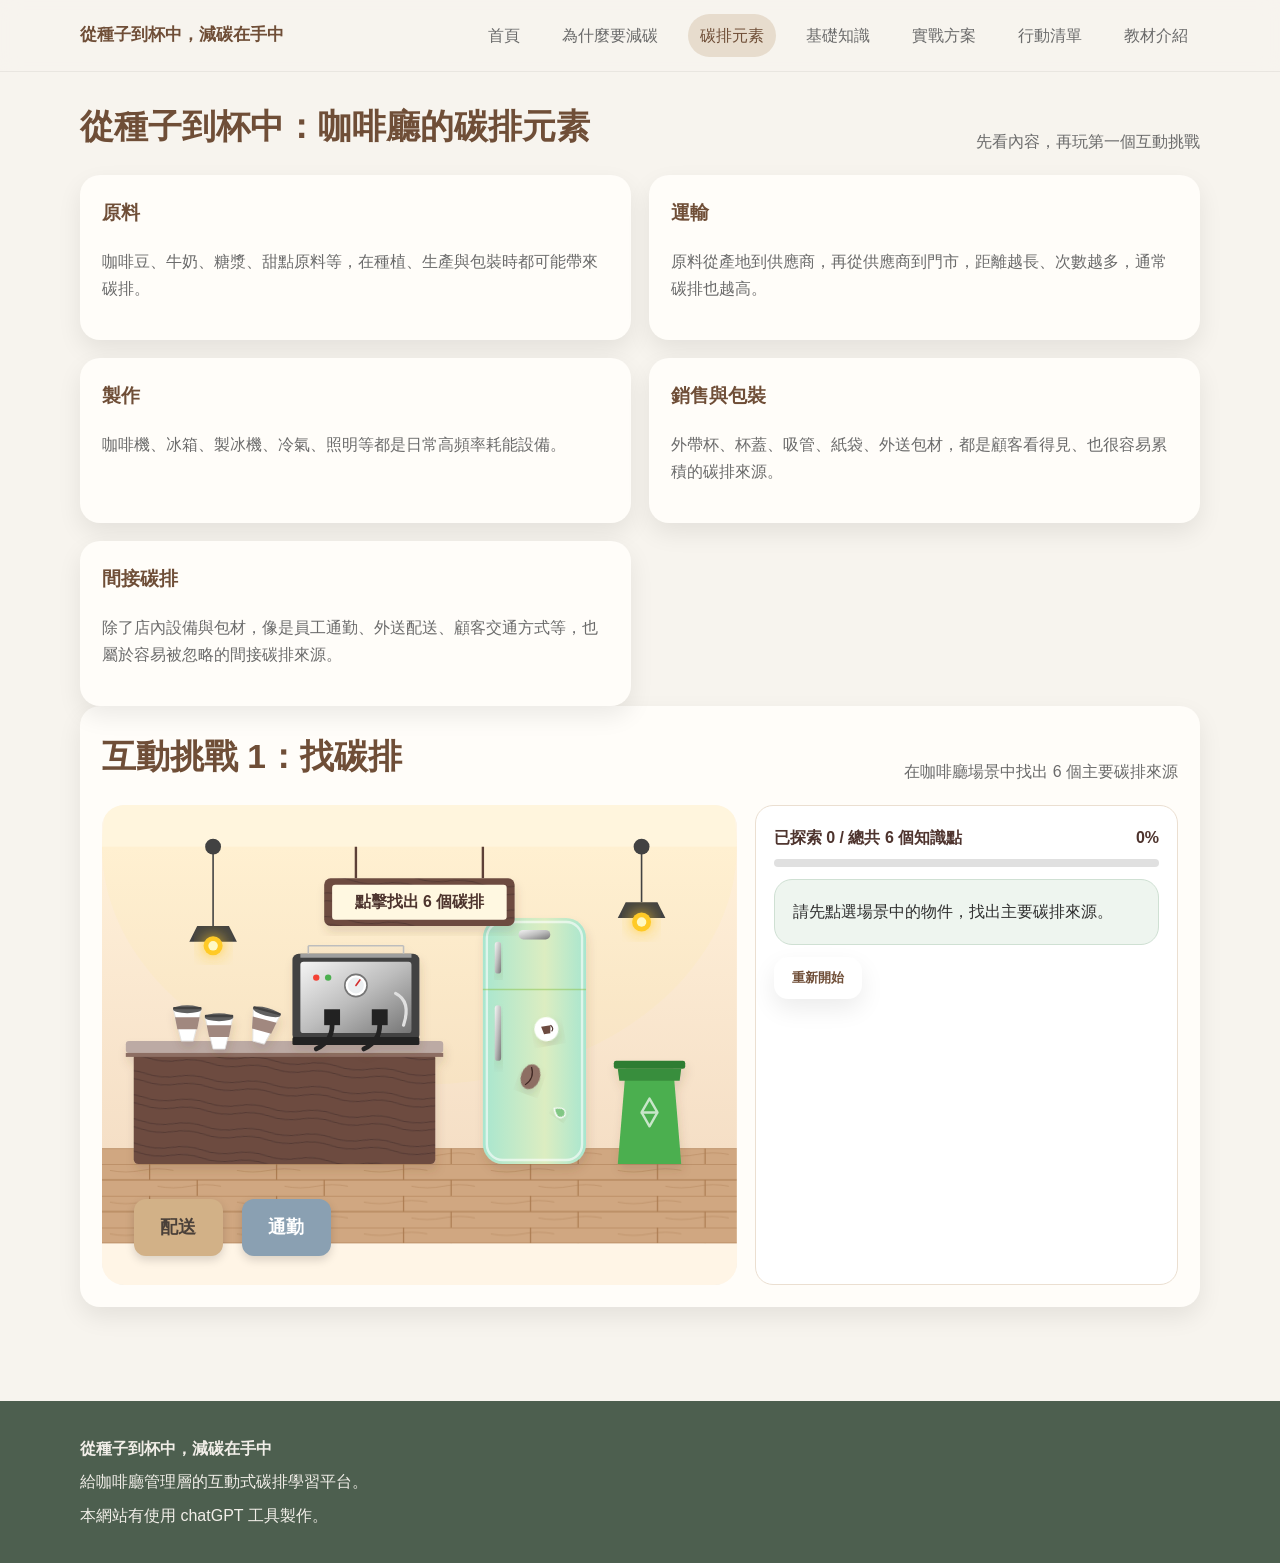
==== carbon-elements.html @ 37d4656e "Add files via upload" ====
<!doctype html>
<html lang="zh-Hant">
<head>
  <meta charset="UTF-8"><meta name="viewport" content="width=device-width,initial-scale=1.0">
  <title>碳排元素</title><link rel="stylesheet" href="style.css">
</head>
<body data-page="carbon-elements">

<header>
  <div class="container navbar">
    <a class="brand" href="index.html">從種子到杯中，減碳在手中</a>
    <button class="menu-btn" onclick="toggleMenu()">☰</button>
    <nav class="nav-links" id="navLinks">
      <a href="index.html">首頁</a>
      <a href="why-carbon.html">為什麼要減碳</a>
      <a href="carbon-elements.html">碳排元素</a>
      <a href="carbon-basics.html">基礎知識</a>
      <a href="action-plan.html">實戰方案</a>
      <a href="checklist.html">行動清單</a>
      <a href="about.html">教材介紹</a>
    </nav>
  </div>
</header>

<main class="section">
  <div class="container">
    <div class="section-title reveal">
      <h2>從種子到杯中：咖啡廳的碳排元素</h2>
      <p>先看內容，再玩第一個互動挑戰</p>
    </div>

    <div class="grid-2">
      <div class="card reveal">
        <h3>原料</h3>
        <p>咖啡豆、牛奶、糖漿、甜點原料等，在種植、生產與包裝時都可能帶來碳排。</p>
      </div>
      <div class="card reveal">
        <h3>運輸</h3>
        <p>原料從產地到供應商，再從供應商到門市，距離越長、次數越多，通常碳排也越高。</p>
      </div>
      <div class="card reveal">
        <h3>製作</h3>
        <p>咖啡機、冰箱、製冰機、冷氣、照明等都是日常高頻率耗能設備。</p>
      </div>
      <div class="card reveal">
        <h3>銷售與包裝</h3>
        <p>外帶杯、杯蓋、吸管、紙袋、外送包材，都是顧客看得見、也很容易累積的碳排來源。</p>
      </div>
      <div class="card reveal">
        <h3>間接碳排</h3>
        <p>除了店內設備與包材，像是員工通勤、外送配送、顧客交通方式等，也屬於容易被忽略的間接碳排來源。</p>
      </div>
    </div>

    <div class="card reveal">
      <div class="section-title">
        <h2>互動挑戰 1：找碳排</h2>
        <p>在咖啡廳場景中找出 6 個主要碳排來源</p>
      </div>

      <div class="game-panel">
        <div class="scene-game" id="sceneGame" style="position: relative; background: none; border: none; padding: 0;">
          <!-- 替換為與首頁相同的精緻 SVG 向量場景 -->
          <svg xmlns="http://www.w3.org/2000/svg" viewBox="0 0 800 500" width="100%" height="auto" style="border-radius: 16px; overflow: hidden; background: #fff5e6; display: block; box-shadow: 0 10px 30px rgba(0,0,0,0.1);">
            <defs>
              <linearGradient id="wallGradGame" x1="0" y1="0" x2="0" y2="1">
                <stop offset="0%" stop-color="#fff0d9"/>
                <stop offset="100%" stop-color="#f5dfc6"/>
              </linearGradient>
              <pattern id="woodFloorGame" width="160" height="40" patternUnits="userSpaceOnUse">
                <rect width="160" height="40" fill="#d0a781"/>
                <line x1="0" y1="0" x2="160" y2="0" stroke="#ab7b50" stroke-width="1.5"/>
                <line x1="0" y1="20" x2="160" y2="20" stroke="#ab7b50" stroke-width="1.5"/>
                <line x1="60" y1="0" x2="60" y2="20" stroke="#ab7b50" stroke-width="1.5"/>
                <line x1="120" y1="20" x2="120" y2="40" stroke="#ab7b50" stroke-width="1.5"/>
                <path d="M10,8 Q30,12 50,8 T90,8" fill="none" stroke="#ab7b50" stroke-width="1" opacity="0.5"/>
                <path d="M70,28 Q90,32 110,28 T150,28" fill="none" stroke="#ab7b50" stroke-width="1" opacity="0.5"/>
              </pattern>
              <pattern id="counterWoodGame" width="80" height="30" patternUnits="userSpaceOnUse" patternTransform="rotate(5)">
                <rect width="80" height="30" fill="#6d4c41"/>
                <path d="M0,10 Q20,15 40,10 T80,10" fill="none" stroke="#4e342e" stroke-width="1"/>
                <path d="M0,20 Q20,25 40,20 T80,20" fill="none" stroke="#4e342e" stroke-width="1"/>
              </pattern>
              <linearGradient id="fridgeGradGame" x1="0" y1="0" x2="1" y2="0">
                <stop offset="0%" stop-color="#a8e6cf"/>
                <stop offset="60%" stop-color="#dcedc1"/>
                <stop offset="100%" stop-color="#a8e6cf"/>
              </linearGradient>
              <linearGradient id="metalGradGame" x1="0" y1="0" x2="1" y2="1">
                <stop offset="0%" stop-color="#f5f5f5"/>
                <stop offset="50%" stop-color="#bdbdbd"/>
                <stop offset="100%" stop-color="#757575"/>
              </linearGradient>
              <filter id="glowGame" x="-50%" y="-50%" width="200%" height="200%">
                <feGaussianBlur stdDeviation="10" result="coloredBlur"/>
                <feMerge>
                  <feMergeNode in="coloredBlur"/>
                  <feMergeNode in="SourceGraphic"/>
                </feMerge>
              </filter>
              <filter id="shadowGame" x="-10%" y="-10%" width="130%" height="130%">
                <feDropShadow dx="2" dy="8" stdDeviation="6" flood-color="#5c4033" flood-opacity="0.15"/>
              </filter>
            </defs>

            <rect x="0" y="0" width="800" height="380" fill="url(#wallGradGame)"/>
            <rect x="0" y="380" width="800" height="120" fill="url(#woodFloorGame)"/>
            <ellipse cx="400" cy="0" rx="400" ry="300" fill="#ffeb3b" opacity="0.05" pointer-events="none"/>

            <g filter="url(#shadowGame)">
              <rect x="40" y="260" width="380" height="140" rx="6" fill="url(#counterWoodGame)"/>
              <rect x="30" y="245" width="400" height="15" rx="4" fill="#bcaaa4"/>
              <rect x="30" y="260" width="400" height="5" fill="#8d6e63"/>
            </g>

            <g transform="translate(100, 245)" filter="url(#shadowGame)">
              <path d="M0,0 L-10,-40 L25,-40 L15,0 Z" fill="#ffffff" stroke="#e0e0e0" stroke-width="1"/>
              <path d="M-5,-15 L-8,-30 L23,-30 L20,-15 Z" fill="#a1887f"/>
              <ellipse cx="7.5" cy="-40" rx="18" ry="5" fill="#616161"/>
              <rect x="-10.5" y="-43" width="36" height="3" rx="1.5" fill="#424242"/>
              <g transform="translate(40, 10)">
                <path d="M0,0 L-10,-40 L25,-40 L15,0 Z" fill="#ffffff" stroke="#e0e0e0" stroke-width="1"/>
                <path d="M-5,-15 L-8,-30 L23,-30 L20,-15 Z" fill="#a1887f"/>
                <ellipse cx="7.5" cy="-40" rx="18" ry="5" fill="#616161"/>
                <rect x="-10.5" y="-43" width="36" height="3" rx="1.5" fill="#424242"/>
              </g>
              <g transform="translate(90, 0) rotate(15)">
                <path d="M0,0 L-10,-40 L25,-40 L15,0 Z" fill="#ffffff" stroke="#e0e0e0" stroke-width="1"/>
                <path d="M-5,-15 L-8,-30 L23,-30 L20,-15 Z" fill="#a1887f"/>
                <ellipse cx="7.5" cy="-40" rx="18" ry="5" fill="#616161"/>
                <rect x="-10.5" y="-43" width="36" height="3" rx="1.5" fill="#424242"/>
              </g>
            </g>

            <g transform="translate(240, 135)" filter="url(#shadowGame)">
              <rect x="0" y="0" width="160" height="110" rx="8" fill="#424242"/>
              <rect x="10" y="10" width="140" height="90" rx="4" fill="url(#metalGradGame)"/>
              <rect x="10" y="0" width="140" height="5" fill="#9e9e9e"/>
              <line x1="20" y1="0" x2="20" y2="-10" stroke="#bdbdbd" stroke-width="2"/>
              <line x1="140" y1="0" x2="140" y2="-10" stroke="#bdbdbd" stroke-width="2"/>
              <line x1="20" y1="-10" x2="140" y2="-10" stroke="#bdbdbd" stroke-width="2"/>
              <rect x="40" y="70" width="20" height="20" fill="#212121"/>
              <rect x="100" y="70" width="20" height="20" fill="#212121"/>
              <path d="M50,90 Q50,110 30,120" fill="none" stroke="#212121" stroke-width="6" stroke-linecap="round"/>
              <path d="M110,90 Q110,110 90,120" fill="none" stroke="#212121" stroke-width="6" stroke-linecap="round"/>
              <path d="M130,50 Q150,60 140,90" fill="none" stroke="#e0e0e0" stroke-width="4" stroke-linecap="round"/>
              <circle cx="80" cy="40" r="14" fill="#ffffff" stroke="#757575" stroke-width="2"/>
              <circle cx="80" cy="40" r="10" fill="#eceff1"/>
              <line x1="80" y1="40" x2="85" y2="33" stroke="#d32f2f" stroke-width="2" stroke-linecap="round"/>
              <circle cx="30" cy="30" r="4" fill="#f44336"/>
              <circle cx="45" cy="30" r="4" fill="#4caf50"/>
              <rect x="0" y="105" width="160" height="10" rx="2" fill="#212121"/>
            </g>

            <g transform="translate(480, 90)" filter="url(#shadowGame)">
              <rect x="0" y="0" width="130" height="310" rx="25" fill="url(#fridgeGradGame)"/>
              <rect x="5" y="5" width="120" height="300" rx="20" fill="none" stroke="#ffffff" stroke-width="3" opacity="0.6"/>
              <line x1="0" y1="90" x2="130" y2="90" stroke="#8bc34a" stroke-width="2" opacity="0.5"/>
              <rect x="15" y="30" width="8" height="40" rx="4" fill="url(#metalGradGame)" filter="url(#shadowGame)"/>
              <rect x="15" y="110" width="8" height="70" rx="4" fill="url(#metalGradGame)" filter="url(#shadowGame)"/>
              <rect x="45" y="15" width="40" height="12" rx="6" fill="url(#metalGradGame)"/>
              <g transform="translate(80, 140) rotate(-10)">
                <circle cx="0" cy="0" r="15" fill="#ffffff" filter="url(#shadowGame)"/>
                <path d="M-6,-4 L6,-4 L4,6 L-4,6 Z" fill="#6d4c41"/>
                <path d="M6,-4 Q10,1 6,4" fill="none" stroke="#4e342e" stroke-width="1.5"/>
              </g>
              <g transform="translate(60, 200) rotate(20)">
                <ellipse cx="0" cy="0" rx="12" ry="16" fill="#8d6e63" filter="url(#shadowGame)"/>
                <path d="M-3,-12 Q6,0 -3,12" fill="none" stroke="#3e2723" stroke-width="1.5"/>
              </g>
              <g transform="translate(90, 240) rotate(35)">
                <path d="M0,0 Q12,-12 16,0 Q12,12 0,0 Z" fill="#81c784" stroke="#ffffff" stroke-width="1.5" filter="url(#shadowGame)"/>
              </g>
            </g>

            <g transform="translate(650, 280)" filter="url(#shadowGame)">
              <path d="M10,0 L70,0 L80,120 L0,120 Z" fill="#4caf50"/>
              <path d="M0,0 L80,0 L78,15 L2,15 Z" fill="#388e3c"/>
              <rect x="-5" y="-10" width="90" height="10" rx="3" fill="#2e7d32"/>
              <g transform="translate(40, 50) scale(0.5)">
                <path d="M0,-25 L20,10 L-20,10 Z" fill="none" stroke="#c8e6c9" stroke-width="6" stroke-linejoin="round"/>
                <path d="M-20,10 L0,45 L20,10" fill="none" stroke="#c8e6c9" stroke-width="6" stroke-linejoin="round"/>
              </g>
            </g>

            <g transform="translate(400, 0)">
              <line x1="-80" y1="0" x2="-80" y2="40" stroke="#5d4037" stroke-width="3"/>
              <line x1="80" y1="0" x2="80" y2="40" stroke="#5d4037" stroke-width="3"/>
              <g filter="url(#shadowGame)">
                <rect x="-120" y="40" width="240" height="60" rx="8" fill="url(#counterWoodGame)"/>
                <rect x="-110" y="48" width="220" height="44" rx="4" fill="#fff8e1"/>
                <!-- 特製互動指引文字 -->
                <text x="0" y="76" font-family="sans-serif" font-size="20" font-weight="bold" fill="#4e342e" text-anchor="middle">點擊找出 6 個碳排</text>
              </g>
            </g>

            <g transform="translate(140, 0)">
              <line x1="0" y1="0" x2="0" y2="100" stroke="#424242" stroke-width="2"/>
              <circle cx="0" cy="0" r="10" fill="#424242"/>
              <path d="M-20,100 L20,100 L30,120 L-30,120 Z" fill="#424242"/>
              <circle cx="0" cy="125" r="12" fill="#ffca28" filter="url(#glowGame)"/>
              <circle cx="0" cy="125" r="6" fill="#fff9c4"/>
            </g>

            <g transform="translate(680, 0)">
              <line x1="0" y1="0" x2="0" y2="70" stroke="#424242" stroke-width="2"/>
              <circle cx="0" cy="0" r="10" fill="#424242"/>
              <path d="M-20,70 L20,70 L30,90 L-30,90 Z" fill="#424242"/>
              <circle cx="0" cy="95" r="12" fill="#ffca28" filter="url(#glowGame)"/>
              <circle cx="0" cy="95" r="6" fill="#fff9c4"/>
            </g>
          </svg>

          <!-- 互動點擊區塊 (精準覆蓋在 SVG 上的隱形 hitbox 與實體按鈕，保留 JS 互動功能) -->
          <div class="game-item" data-id="machine" style="position: absolute; left: 30%; top: 27%; width: 20%; height: 26%; border-radius: 12px; z-index: 10;"></div>
          <div class="game-item" data-id="fridge" style="position: absolute; left: 60%; top: 18%; width: 17%; height: 62%; border-radius: 20px; z-index: 10;"></div>
          <div class="game-item" data-id="cups" style="position: absolute; left: 10%; top: 40%; width: 18%; height: 14%; border-radius: 8px; z-index: 10;"></div>
          <div class="game-item" data-id="light" style="position: absolute; left: 13%; top: 15%; width: 10%; height: 15%; border-radius: 50%; z-index: 10;"></div>
          
          <!-- 保留給間接碳排的兩個具象化小方塊 -->
          <div class="game-item" data-id="delivery" style="position: absolute; left: 5%; bottom: 6%; width: 14%; height: 12%; background: #d2b187; border-radius: 12px; display: grid; place-items: center; color: #4a4039; font-weight: 700; z-index: 10; box-shadow: 0 4px 10px rgba(0,0,0,0.15); font-size: 1.1rem; cursor: pointer;">配送</div>
          <div class="game-item" data-id="commute" style="position: absolute; left: 22%; bottom: 6%; width: 14%; height: 12%; background: #8aa0b2; border-radius: 12px; color: white; display: grid; place-items: center; font-weight: 700; z-index: 10; box-shadow: 0 4px 10px rgba(0,0,0,0.15); font-size: 1.1rem; cursor: pointer;">通勤</div>
        </div>

        <div class="info-box" id="findInfoBox">
          <!-- 2. 進度條顯示邏輯：具體的進度文字與視覺增長條 -->
          <div style="display: flex; justify-content: space-between; font-weight: bold; margin-bottom: 8px; color: #4e342e;">
            <span>已探索 <span id="foundCount">0</span> / 總共 6 個知識點</span>
            <span id="findProgressText">0%</span>
          </div>
          <div style="width: 100%; height: 8px; background-color: #e0e0e0; border-radius: 4px; overflow: hidden; margin-bottom: 12px;">
            <div id="findProgress" style="width: 0%; height: 100%; background-color: #8bc34a; transition: width 0.4s ease;"></div>
          </div>
          <div id="findInfo" class="summary-box">請先點選場景中的物件，找出主要碳排來源。</div>
          <div style="height:12px"></div>
          <button class="btn btn-secondary" onclick="resetFindGame()">重新開始</button>
        </div>
      </div>
    </div>

    <!-- 3. 自動同步與解鎖：預設隱藏，達到 100% 才顯示 -->
    <div class="hero-actions" id="nextLevelAction" style="display: none;">
      <a class="btn btn-primary" href="carbon-basics.html">進入下一關：分類挑戰</a>
    </div>
  </div>
</main>

<footer>
  <div class="container">
    <p><strong>從種子到杯中，減碳在手中</strong></p>
    <p>給咖啡廳管理層的互動式碳排學習平台。</p>
    <p>本網站有使用 chatGPT 工具製作。</p>
  </div>
</footer>
<script src="script.js"></script>

</body>
</html>
---- style.css ----
:root{
  --bg:#f7f4ee;
  --card:#fffdf9;
  --brown:#6f4e37;
  --green:#6f9f7a;
  --green-dark:#4c7457;
  --beige:#e7dccd;
  --accent:#d7a86e;
  --text:#2f2f2f;
  --muted:#6b6b6b;
  --shadow:0 10px 25px rgba(0,0,0,.08);
  --radius:20px;
}
*{box-sizing:border-box}
html{scroll-behavior:smooth}
body{
  margin:0;
  font-family:"Noto Sans TC","PingFang TC","Microsoft JhengHei",sans-serif;
  background:var(--bg);
  color:var(--text);
  line-height:1.7;
}
a{text-decoration:none;color:inherit}
img{max-width:100%}
.container{width:min(1120px,92%);margin:0 auto}
header{
  position:sticky;top:0;z-index:1000;
  background:rgba(247,244,238,.92);
  backdrop-filter: blur(10px);
  border-bottom:1px solid rgba(0,0,0,.06);
}
.navbar{
  display:flex;align-items:center;justify-content:space-between;
  padding:14px 0;gap:20px;
}
.brand{font-weight:800;color:var(--brown);font-size:1.05rem}
.nav-links{display:flex;gap:18px;flex-wrap:wrap}
.nav-links a{
  padding:8px 12px;border-radius:999px;color:var(--muted);transition:.25s;
}
.nav-links a:hover,.nav-links a.active{
  background:var(--beige);color:var(--brown);
}
.menu-btn{display:none}
.hero{
  padding:56px 0 42px;
}
.hero-grid{
  display:grid;grid-template-columns:1.15fr .85fr;gap:28px;align-items:center;
}
.badge{
  display:inline-block;background:#eef5ef;color:var(--green-dark);
  padding:6px 12px;border-radius:999px;font-size:.9rem;font-weight:700;
}
.hero h1{
  font-size:clamp(2rem,4.6vw,3.7rem);
  line-height:1.15;margin:16px 0 14px;color:var(--brown);
}
.hero p{color:var(--muted);font-size:1.05rem}
.hero-actions{display:flex;gap:12px;flex-wrap:wrap;margin-top:20px}
.btn{
  display:inline-flex;align-items:center;justify-content:center;
  padding:12px 18px;border-radius:14px;border:none;cursor:pointer;
  font-weight:700;transition:.25s;box-shadow:var(--shadow)
}
.btn-primary{background:var(--green);color:white}
.btn-primary:hover{transform:translateY(-2px);background:var(--green-dark)}
.btn-secondary{background:white;color:var(--brown)}
.btn-secondary:hover{transform:translateY(-2px);background:#fbf8f1}
.hero-card,.card{
  background:var(--card);border-radius:var(--radius);box-shadow:var(--shadow);
}
.hero-card{padding:22px}
.scene{
  min-height:360px;position:relative;overflow:hidden;
  background:linear-gradient(180deg,#f6ead8,#f1ddc2 50%,#ead0ae 100%);
}
.scene .wall{
  position:absolute;inset:0 0 28% 0;background:linear-gradient(180deg,#fbf7ef,#f1e9dc);
}
.scene .floor{
  position:absolute;left:0;right:0;bottom:0;height:28%;
  background:repeating-linear-gradient(90deg,#c99e6f 0,#c99e6f 60px,#bc8e5f 60px,#bc8e5f 120px);
}
.scene .sign{
  position:absolute;
  top:34px;
  left:58%;
  transform:translateX(-50%);
  background:#fff8ea;
  padding:14px 26px;
  border-radius:18px;
  box-shadow:var(--shadow);
  font-weight:800;
  color:var(--brown);
}
.obj{
  position:absolute;border-radius:18px;box-shadow:var(--shadow)
}
.counter{left:8%;bottom:25%;width:54%;height:26%;background:#a76e4a}
.machine{right:19%;bottom:42%;width:20%;height:18%;background:#5e5e5e}
.fridge{right:6%;bottom:25%;width:12%;height:35%;background:#c9e8ef}
.cups{left:14%;bottom:48%;width:13%;height:10%;background:#f6f0ea}
.plant{left:74%;bottom:25%;width:10%;height:18%;background:#7ea57c}
.light{top:100px;left:18%;width:10%;height:8%;background:#ffe69a}
.light.two{left:70%}
.section{padding:26px 0 54px}
.section-title{
  display:flex;justify-content:space-between;align-items:end;gap:12px;flex-wrap:wrap;
  margin-bottom:20px;
}
.section-title h2{margin:0;color:var(--brown);font-size:clamp(1.4rem,3vw,2.1rem)}
.section-title p{margin:0;color:var(--muted)}
.grid-3{display:grid;grid-template-columns:repeat(3,1fr);gap:18px}
.grid-2{display:grid;grid-template-columns:repeat(2,1fr);gap:18px}
.card{padding:22px}
.card h3{margin-top:0;color:var(--brown)}
.card p,.card li{color:var(--muted)}
.icon-bubble{
  width:48px;height:48px;border-radius:14px;background:#eef5ef;
  display:grid;place-items:center;font-size:1.4rem;margin-bottom:12px
}
.progress-wrap{
  background:#eee3d5;border-radius:999px;height:14px;overflow:hidden
}
.progress-bar{
  height:100%;width:0%;background:linear-gradient(90deg,var(--green),#90b98f);
  transition:width .35s ease
}
.small-note{font-size:.95rem;color:var(--muted)}
.question-box{
  background:#fff;border:2px dashed #d9c7b3;border-radius:20px;padding:18px;margin-top:18px
}
.choice-list{display:grid;gap:10px;margin-top:14px}
.choice-btn{
  width:100%;text-align:left;padding:14px 16px;border-radius:14px;border:1px solid #e9dfd3;
  background:#fff;cursor:pointer;transition:.2s;font-weight:700;color:#4a4039
}
.choice-btn:hover{background:#f9f6ef;transform:translateY(-1px)}
.feedback{
  margin-top:14px;padding:14px 16px;border-radius:14px;display:none
}
.feedback.show{display:block}
.feedback.ok{background:#eef8ef;color:#30553b}
.feedback.bad{background:#fff2ef;color:#8a4334}
.module-link{
  display:flex;justify-content:space-between;align-items:center;gap:10px
}
.checklist{display:grid;gap:12px}
.check-item{
  display:flex;gap:12px;align-items:flex-start;padding:14px;border:1px solid #eadfce;
  border-radius:16px;background:#fff
}
.check-item input{margin-top:5px;transform:scale(1.2)}
.summary-box{
  background:#eef5ef;border:1px solid #cfe0d3;border-radius:18px;padding:18px
}
.scene-game{
  position:relative;background:linear-gradient(180deg,#fbf5ea,#f0e1ca);
  min-height:480px;border-radius:22px;overflow:hidden
}
.game-item{
  position:absolute;border:3px solid transparent;border-radius:16px;cursor:pointer;
  transition:.2s;
}
.game-item:hover{border-color:#ffcf7d;transform:scale(1.02)}
.game-item.found{border-color:#7aad83;background:rgba(122,173,131,.18)}
.game-panel{
  display:grid;grid-template-columns:1.2fr .8fr;gap:18px
}
.info-box{
  padding:18px;border-radius:18px;background:#fff;border:1px solid #ebdfd1
}
.draggable-list,.dropzones{display:grid;gap:12px}
.draggable{
  background:#fff;border:1px solid #eadfce;border-radius:14px;padding:12px;
  cursor:grab;font-weight:700
}
.dropzone{
  min-height:78px;background:#fffaf4;border:2px dashed #d8c6ad;border-radius:16px;
  padding:12px
}
.dropzone.over{background:#eef8ef;border-color:#8cb792}
.dropzone h4{margin:0 0 8px;color:var(--brown)}
.quiz-option{
  display:block;width:100%;padding:12px 14px;margin:10px 0;border-radius:14px;
  border:1px solid #eadfce;background:#fff;cursor:pointer;text-align:left;font-weight:700
}
.quiz-option:hover{background:#f9f5ef}
.score-chip{
  display:inline-block;padding:8px 12px;background:#fff;border-radius:999px;
  border:1px solid #eadfce;font-weight:700
}
footer{
  margin-top:40px;background:#4d5f4f;color:#f5f5f5;padding:28px 0
}
footer p{margin:6px 0;color:#f1eee8}
.reveal{opacity:0;transform:translateY(18px);transition:.5s}
.reveal.show{opacity:1;transform:none}
@media (max-width: 920px){
  .hero-grid,.grid-3,.grid-2,.game-panel{grid-template-columns:1fr}
  .nav-links{display:none}
  .nav-links.open{
    display:flex;position:absolute;top:68px;left:4%;right:4%;background:#fff;
    padding:14px;border-radius:18px;box-shadow:var(--shadow);flex-direction:column
  }
  .menu-btn{display:block;background:#fff;border:1px solid #e8ddcf;padding:10px 12px;border-radius:12px}
}
.scene-game{
  position:relative;
  background:linear-gradient(180deg,#fbf5ea,#f0e1ca);
  min-height:480px;
  border-radius:22px;
  overflow:hidden;
}

.scene-game .wall,
.scene-game .floor,
.scene-game .sign,
.scene-game .obj{
  pointer-events:none;
}

.scene-game .wall{
  position:absolute;
  inset:0 0 28% 0;
  background:linear-gradient(180deg,#fbf7ef,#f1e9dc);
  z-index:1;
}

.scene-game .floor{
  position:absolute;
  left:0;
  right:0;
  bottom:0;
  height:28%;
  background:repeating-linear-gradient(90deg,#c99e6f 0,#c99e6f 60px,#bc8e5f 60px,#bc8e5f 120px);
  z-index:1;
}

.scene-game .sign{
  position:absolute;
  top:34px;
  left:58%;
  transform:translateX(-50%);
  background:#fff8ea;
  padding:14px 26px;
  border-radius:18px;
  box-shadow:var(--shadow);
  font-weight:800;
  color:var(--brown);
  z-index:3;
}

.scene-game .obj{
  position:absolute;
  border-radius:18px;
  box-shadow:var(--shadow);
  z-index:2;
  text-align:center;
}

.game-item{
  position:absolute;
  border:3px solid transparent;
  border-radius:16px;
  cursor:pointer;
  transition:.2s;
  z-index:10;
}

.game-item:hover{
  border-color:#ffcf7d;
  transform:scale(1.02);
}

.game-item.found{
  border-color:#7aad83;
  background:rgba(122,173,131,.18);
}
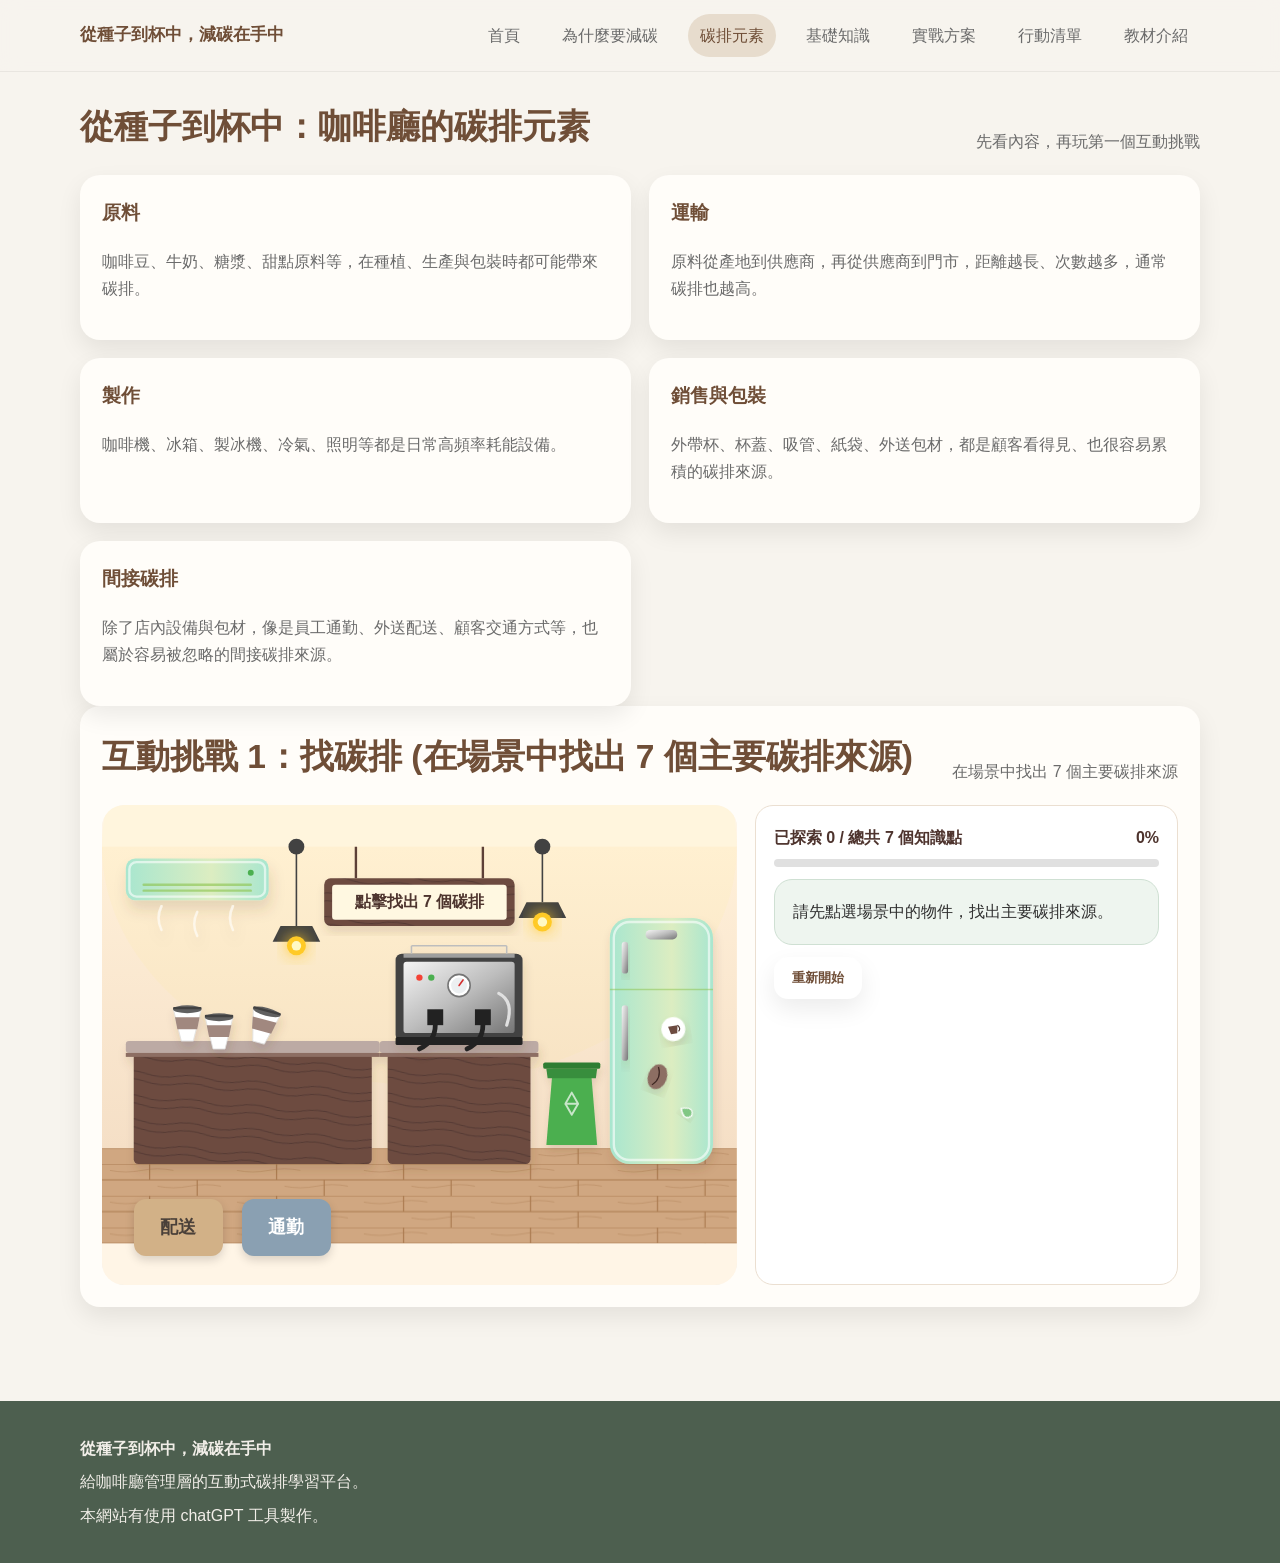
==== commit a423f967: "Update interactive challenge to find 7 carbon sources" ====
--- a/carbon-elements.html
+++ b/carbon-elements.html
@@ -54,8 +54,8 @@
 
     <div class="card reveal">
       <div class="section-title">
-        <h2>互動挑戰 1：找碳排</h2>
-        <p>在咖啡廳場景中找出 6 個主要碳排來源</p>
+        <h2>互動挑戰 1：找碳排 (在場景中找出 7 個主要碳排來源)</h2>
+        <p>在場景中找出 7 個主要碳排來源</p>
       </div>
 
       <div class="game-panel">
@@ -107,10 +107,35 @@
             <rect x="0" y="380" width="800" height="120" fill="url(#woodFloorGame)"/>
             <ellipse cx="400" cy="0" rx="400" ry="300" fill="#ffeb3b" opacity="0.05" pointer-events="none"/>
 
+            <!-- 吧台與獨立工作台佈局 (去擁擠化) -->
             <g filter="url(#shadowGame)">
-              <rect x="40" y="260" width="380" height="140" rx="6" fill="url(#counterWoodGame)"/>
-              <rect x="30" y="245" width="400" height="15" rx="4" fill="#bcaaa4"/>
-              <rect x="30" y="260" width="400" height="5" fill="#8d6e63"/>
+              <!-- 左側主吧台 -->
+              <rect x="40" y="260" width="300" height="140" rx="6" fill="url(#counterWoodGame)"/>
+              <rect x="30" y="245" width="320" height="15" rx="4" fill="#bcaaa4"/>
+              <rect x="30" y="260" width="320" height="5" fill="#8d6e63"/>
+              
+              <!-- 右側咖啡機專屬小桌 -->
+              <rect x="360" y="260" width="180" height="140" rx="6" fill="url(#counterWoodGame)"/>
+              <rect x="350" y="245" width="200" height="15" rx="4" fill="#bcaaa4"/>
+              <rect x="350" y="260" width="200" height="5" fill="#8d6e63"/>
+            </g>
+
+            <!-- 冷氣機 (新增的碳排知識點) -->
+            <!-- BUG 修復：移至天花板最左側避開招牌，放大 1.5 倍符合真實電器比例 -->
+            <g transform="translate(30, 15) scale(1.5)" filter="url(#shadowGame)">
+              <!-- 冰箱同款薄荷綠外殼 -->
+              <rect x="0" y="0" width="120" height="35" rx="8" fill="url(#fridgeGradGame)"/>
+              <!-- 3D 邊緣反光 -->
+              <rect x="3" y="3" width="114" height="29" rx="6" fill="none" stroke="#ffffff" stroke-width="2" opacity="0.6"/>
+              <!-- 極簡出風口線條 -->
+              <line x1="15" y1="22" x2="105" y2="22" stroke="#8bc34a" stroke-width="2" stroke-linecap="round" opacity="0.6"/>
+              <line x1="15" y1="27" x2="105" y2="27" stroke="#8bc34a" stroke-width="2" stroke-linecap="round" opacity="0.6"/>
+              <!-- 圓形小指示燈 (綠色) -->
+              <circle cx="105" cy="12" r="2.5" fill="#4caf50"/>
+              <!-- 氣流裝飾 -->
+              <path d="M 30,40 Q 25,50 30,60" fill="none" stroke="#ffffff" stroke-width="2" stroke-linecap="round" opacity="0.6"/>
+              <path d="M 60,45 Q 55,55 60,65" fill="none" stroke="#ffffff" stroke-width="2" stroke-linecap="round" opacity="0.6"/>
+              <path d="M 90,40 Q 85,50 90,60" fill="none" stroke="#ffffff" stroke-width="2" stroke-linecap="round" opacity="0.6"/>
             </g>
 
             <g transform="translate(100, 245)" filter="url(#shadowGame)">
@@ -132,7 +157,8 @@
               </g>
             </g>
 
-            <g transform="translate(240, 135)" filter="url(#shadowGame)">
+            <!-- 專業義式咖啡機 -->
+            <g transform="translate(370, 135)" filter="url(#shadowGame)">
               <rect x="0" y="0" width="160" height="110" rx="8" fill="#424242"/>
               <rect x="10" y="10" width="140" height="90" rx="4" fill="url(#metalGradGame)"/>
               <rect x="10" y="0" width="140" height="5" fill="#9e9e9e"/>
@@ -152,7 +178,8 @@
               <rect x="0" y="105" width="160" height="10" rx="2" fill="#212121"/>
             </g>
 
-            <g transform="translate(480, 90)" filter="url(#shadowGame)">
+            <!-- 復古冰箱 (移至場景最右側) -->
+            <g transform="translate(640, 90)" filter="url(#shadowGame)">
               <rect x="0" y="0" width="130" height="310" rx="25" fill="url(#fridgeGradGame)"/>
               <rect x="5" y="5" width="120" height="300" rx="20" fill="none" stroke="#ffffff" stroke-width="3" opacity="0.6"/>
               <line x1="0" y1="90" x2="130" y2="90" stroke="#8bc34a" stroke-width="2" opacity="0.5"/>
@@ -173,7 +200,8 @@
               </g>
             </g>
 
-            <g transform="translate(650, 280)" filter="url(#shadowGame)">
+            <!-- 垃圾分類箱 (縮小並移至咖啡機與冰箱之間) -->
+            <g transform="translate(560, 280) scale(0.8)" filter="url(#shadowGame)">
               <path d="M10,0 L70,0 L80,120 L0,120 Z" fill="#4caf50"/>
               <path d="M0,0 L80,0 L78,15 L2,15 Z" fill="#388e3c"/>
               <rect x="-5" y="-10" width="90" height="10" rx="3" fill="#2e7d32"/>
@@ -190,11 +218,12 @@
                 <rect x="-120" y="40" width="240" height="60" rx="8" fill="url(#counterWoodGame)"/>
                 <rect x="-110" y="48" width="220" height="44" rx="4" fill="#fff8e1"/>
                 <!-- 特製互動指引文字 -->
-                <text x="0" y="76" font-family="sans-serif" font-size="20" font-weight="bold" fill="#4e342e" text-anchor="middle">點擊找出 6 個碳排</text>
-              </g>
-            </g>
-
-            <g transform="translate(140, 0)">
+                <text x="0" y="76" font-family="sans-serif" font-size="20" font-weight="bold" fill="#4e342e" text-anchor="middle">點擊找出 7 個碳排</text>
+              </g>
+            </g>
+
+            <!-- 左吊燈 (移至招牌左側) -->
+            <g transform="translate(245, 0)">
               <line x1="0" y1="0" x2="0" y2="100" stroke="#424242" stroke-width="2"/>
               <circle cx="0" cy="0" r="10" fill="#424242"/>
               <path d="M-20,100 L20,100 L30,120 L-30,120 Z" fill="#424242"/>
@@ -202,7 +231,8 @@
               <circle cx="0" cy="125" r="6" fill="#fff9c4"/>
             </g>
 
-            <g transform="translate(680, 0)">
+            <!-- 右吊燈 (移至招牌右側) -->
+            <g transform="translate(555, 0)">
               <line x1="0" y1="0" x2="0" y2="70" stroke="#424242" stroke-width="2"/>
               <circle cx="0" cy="0" r="10" fill="#424242"/>
               <path d="M-20,70 L20,70 L30,90 L-30,90 Z" fill="#424242"/>
@@ -212,10 +242,14 @@
           </svg>
 
           <!-- 互動點擊區塊 (精準覆蓋在 SVG 上的隱形 hitbox 與實體按鈕，保留 JS 互動功能) -->
-          <div class="game-item" data-id="machine" style="position: absolute; left: 30%; top: 27%; width: 20%; height: 26%; border-radius: 12px; z-index: 10;"></div>
-          <div class="game-item" data-id="fridge" style="position: absolute; left: 60%; top: 18%; width: 17%; height: 62%; border-radius: 20px; z-index: 10;"></div>
-          <div class="game-item" data-id="cups" style="position: absolute; left: 10%; top: 40%; width: 18%; height: 14%; border-radius: 8px; z-index: 10;"></div>
-          <div class="game-item" data-id="light" style="position: absolute; left: 13%; top: 15%; width: 10%; height: 15%; border-radius: 50%; z-index: 10;"></div>
+          <div class="game-item" data-id="machine" style="position: absolute; left: 46.25%; top: 27%; width: 20%; height: 22%; border-radius: 12px; z-index: 10; cursor: pointer;"></div>
+          <!-- BUG 修復：將 y 軸向下調整至 19.5%，扣除陰影偏移，完美對齊冰箱圖示 -->
+          <div class="game-item" data-id="fridge" style="position: absolute; left: 80%; top: 19.5%; width: 16.25%; height: 60.5%; border-radius: 20px; z-index: 10; cursor: pointer;"></div>
+          <div class="game-item" data-id="cups" style="position: absolute; left: 11%; top: 40%; width: 14%; height: 10%; border-radius: 8px; z-index: 10; cursor: pointer;"></div>
+          <div class="game-item" data-id="light" style="position: absolute; left: 28%; top: 18%; width: 5%; height: 10%; border-radius: 50%; z-index: 10; cursor: pointer;"></div>
+          <div class="game-item" data-id="light" style="position: absolute; left: 66.8%; top: 12%; width: 5%; height: 10%; border-radius: 50%; z-index: 10; cursor: pointer;"></div>
+          <!-- 視覺反饋 BUG 修復：重新計算高亮框尺寸，使其完美包圍 1.5 倍冷氣機與下方氣流，並預留呼吸邊距 -->
+          <div class="game-item" data-id="ac" style="position: absolute; left: 3.5%; top: 10%; width: 23.5%; height: 13%; border-radius: 14px; z-index: 10; cursor: pointer;"></div>
           
           <!-- 保留給間接碳排的兩個具象化小方塊 -->
           <div class="game-item" data-id="delivery" style="position: absolute; left: 5%; bottom: 6%; width: 14%; height: 12%; background: #d2b187; border-radius: 12px; display: grid; place-items: center; color: #4a4039; font-weight: 700; z-index: 10; box-shadow: 0 4px 10px rgba(0,0,0,0.15); font-size: 1.1rem; cursor: pointer;">配送</div>
@@ -225,7 +259,7 @@
         <div class="info-box" id="findInfoBox">
           <!-- 2. 進度條顯示邏輯：具體的進度文字與視覺增長條 -->
           <div style="display: flex; justify-content: space-between; font-weight: bold; margin-bottom: 8px; color: #4e342e;">
-            <span>已探索 <span id="foundCount">0</span> / 總共 6 個知識點</span>
+            <span>已探索 <span id="foundCount">0</span> / 總共 7 個知識點</span>
             <span id="findProgressText">0%</span>
           </div>
           <div style="width: 100%; height: 8px; background-color: #e0e0e0; border-radius: 4px; overflow: hidden; margin-bottom: 12px;">
@@ -255,4 +289,4 @@
 <script src="script.js"></script>
 
 </body>
-</html>+</html>
